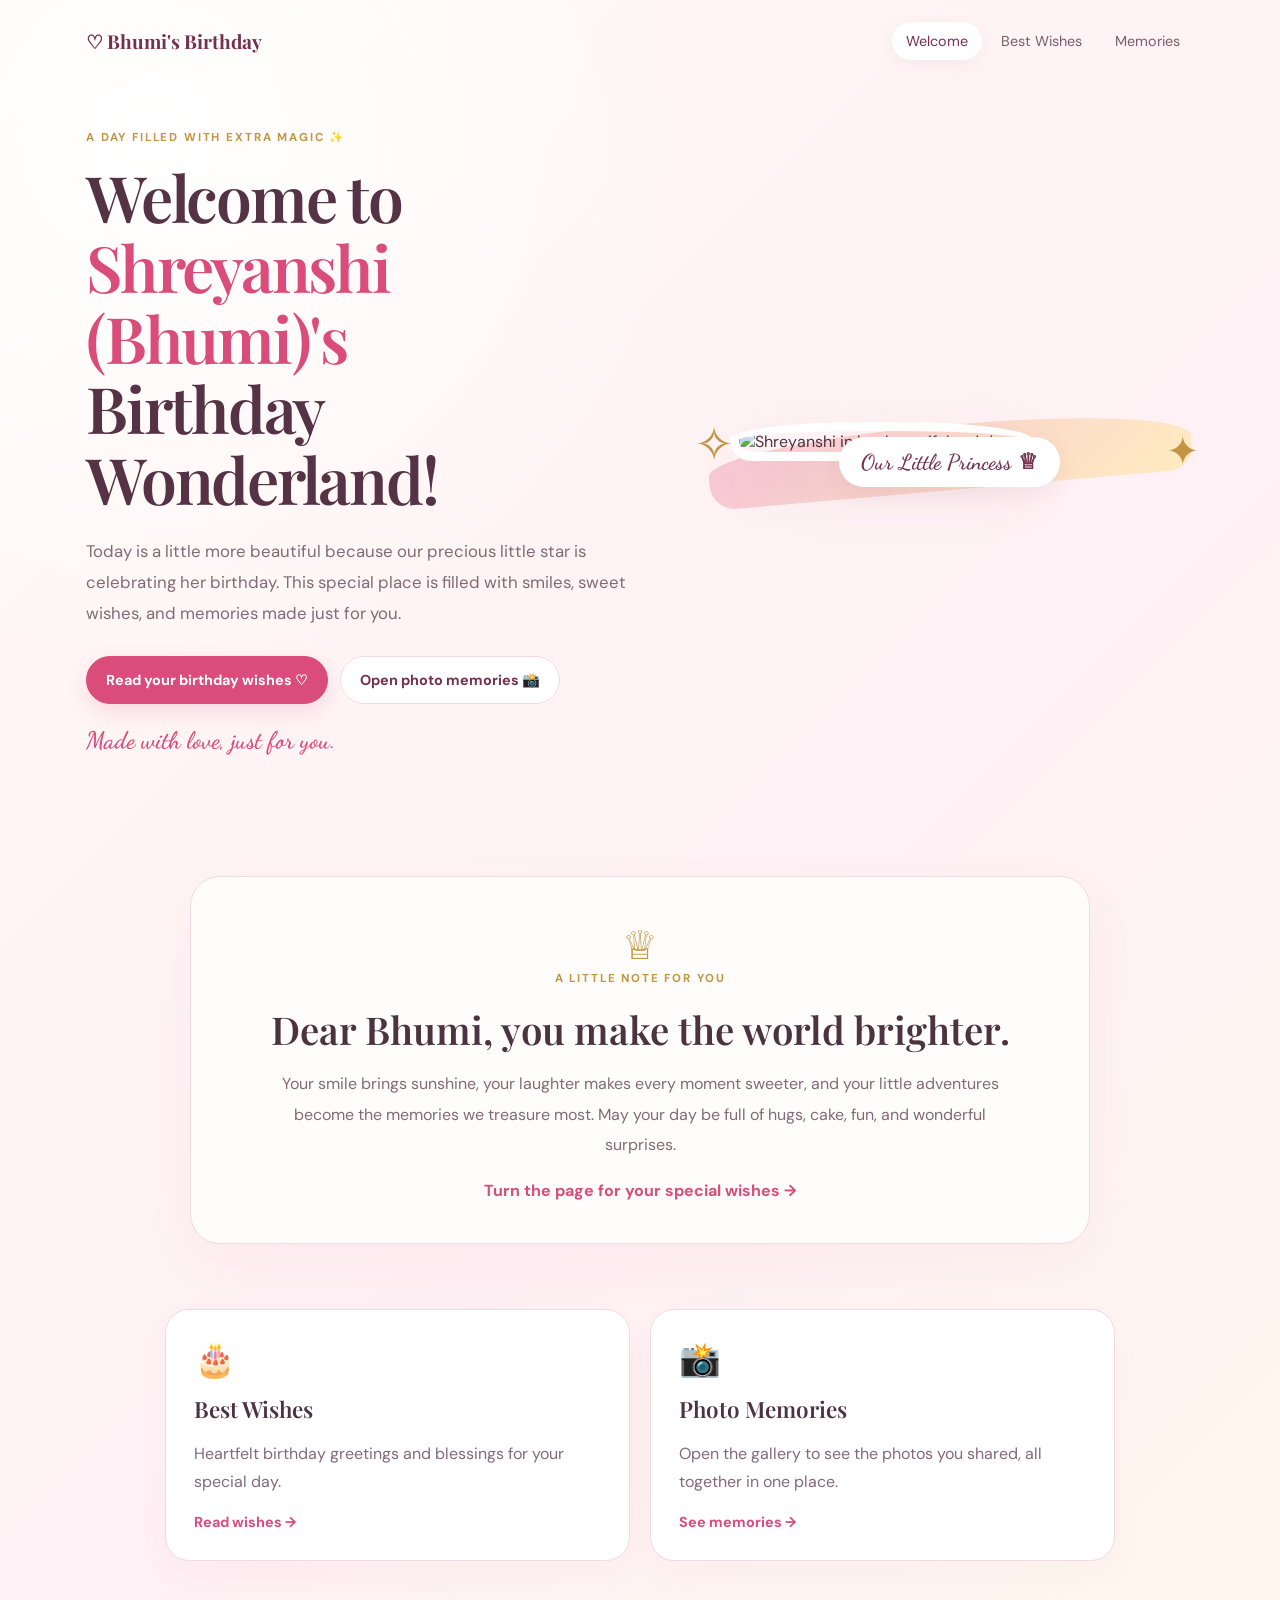
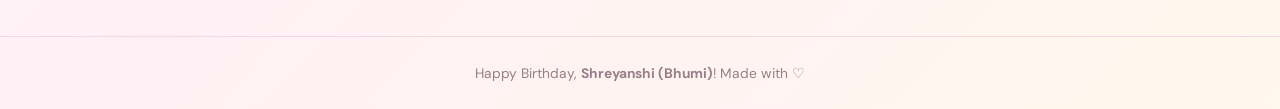
==== index.html @ 9b68c902 "birthday" ====
<!doctype html>
<html lang="en">
<head>
<meta charset="utf-8"><meta name="viewport" content="width=device-width,initial-scale=1">
<meta name="theme-color" content="#fff0f5"><title>Welcome, Shreyanshi (Bhumi)!</title>
<link rel="stylesheet" href="style.css">
</head>
<body>
<header class="nav">
  <a class="logo" href="index.html">♡ Bhumi's Birthday</a>
  <nav><a class="current" href="index.html">Welcome</a><a href="wishes.html">Best Wishes</a><a href="memories.html">Memories</a></nav>
</header>
<main>
<section class="hero">
  <div class="hero-text">
    <p class="eyebrow">A day filled with extra magic ✨</p>
    <h1>Welcome to<br><span>Shreyanshi (Bhumi)'s</span><br>Birthday Wonderland!</h1>
    <p class="intro">Today is a little more beautiful because our precious little star is celebrating her birthday. This special place is filled with smiles, sweet wishes, and memories made just for you.</p>
    <div class="buttons"><a class="btn main-btn" href="wishes.html">Read your birthday wishes ♡</a><a class="btn" href="memories.html">Open photo memories 📸</a></div>
    <p class="signature">Made with love, just for you.</p>
  </div>
  <div class="hero-art">
    <div class="glow"></div>
    <img src="assets/1000059147.jpg" alt="Shreyanshi in her beautiful red dress" class="main-photo">
    <div class="photo-tag">Our Little Princess ♕</div><span class="spark spark1">✦</span><span class="spark spark2">✧</span>
  </div>
</section>
<section class="welcome-note">
  <div class="crown">♕</div><p class="eyebrow">A little note for you</p>
  <h2>Dear Bhumi, you make the world brighter.</h2>
  <p>Your smile brings sunshine, your laughter makes every moment sweeter, and your little adventures become the memories we treasure most. May your day be full of hugs, cake, fun, and wonderful surprises.</p>
  <a class="inline-link" href="wishes.html">Turn the page for your special wishes →</a>
</section>
<section class="cards">
  <a class="card" href="wishes.html"><span>🎂</span><h3>Best Wishes</h3><p>Heartfelt birthday greetings and blessings for your special day.</p><b>Read wishes →</b></a>
  <a class="card" href="memories.html"><span>📸</span><h3>Photo Memories</h3><p>Open the gallery to see the photos you shared, all together in one place.</p><b>See memories →</b></a>
</section>
</main>
<footer>Happy Birthday, <strong>Shreyanshi (Bhumi)</strong>! Made with ♡</footer>
</body></html>
---- style.css ----
@import url('https://fonts.googleapis.com/css2?family=DM+Sans:wght@400;500;600;700&family=Playfair+Display:wght@500;600;700&family=Dancing+Script:wght@600;700&display=swap');
:root{--pink:#d94c7b;--deep:#74304d;--gold:#c29443;--ink:#4b3440;--muted:#806b76;--pale:#fff1f6;--line:#f3d9e3}
*{box-sizing:border-box}html{scroll-behavior:smooth}body{margin:0;background:radial-gradient(circle at 12% 8%,#fff 0,transparent 28%),linear-gradient(135deg,#fffaf5,#fff0f5 60%,#fff8ed);color:var(--ink);font-family:'DM Sans',sans-serif;min-height:100vh}
.nav{max-width:1160px;margin:auto;padding:22px 26px;display:flex;align-items:center;justify-content:space-between;gap:18px}.logo{font-family:'Playfair Display',serif;font-size:1.2rem;font-weight:700;color:var(--deep);text-decoration:none}.nav nav{display:flex;gap:5px;flex-wrap:wrap}.nav nav a{text-decoration:none;color:#785e6b;padding:10px 14px;border-radius:30px;font-size:.9rem}.nav nav a:hover,.nav nav a.current{background:white;color:var(--deep);box-shadow:0 5px 20px #75304d10}
.hero{max-width:1160px;margin:16px auto 65px;padding:32px 26px;display:grid;grid-template-columns:1.08fr .92fr;gap:45px;align-items:center;min-height:560px}.eyebrow{text-transform:uppercase;letter-spacing:.16em;font-size:.72rem;font-weight:700;color:var(--gold);margin:0 0 17px}.hero h1,.inner h1{font:600 clamp(2.6rem,5vw,4.65rem)/1.1 'Playfair Display',serif;letter-spacing:-.035em;color:#553244;margin:0 0 22px}.hero h1 span,.inner h1 span{color:var(--pink)}.intro{font-size:1.05rem;line-height:1.85;color:var(--muted);max-width:610px}.buttons{display:flex;gap:12px;flex-wrap:wrap;margin-top:27px}.btn{display:inline-flex;justify-content:center;align-items:center;text-decoration:none;padding:14px 19px;border-radius:999px;background:white;border:1px solid var(--line);color:var(--deep);font-size:.9rem;font-weight:700;transition:.2s}.btn:hover{transform:translateY(-2px);box-shadow:0 10px 25px #853b5b16}.main-btn{background:var(--pink);border-color:var(--pink);color:white;box-shadow:0 8px 22px #d94c7b2b}.signature,.handwritten{font:600 1.5rem 'Dancing Script',cursive;color:var(--pink)}.signature{margin-top:22px}.hero-art{position:relative;max-width:440px;width:100%;margin:auto}.glow{position:absolute;inset:4% -5% -4%;border-radius:48% 48% 25px 25px;background:linear-gradient(140deg,#f8c7d8,#ffebc0);transform:rotate(-5deg)}.main-photo{position:relative;width:100%;height:500px;object-fit:cover;object-position:center 25%;border:9px solid white;border-radius:48% 48% 22px 22px;box-shadow:0 24px 65px #7a3a541a}.photo-tag{position:relative;width:max-content;max-width:90%;margin:-24px auto 0;padding:12px 22px;border-radius:40px;background:white;color:var(--deep);box-shadow:0 7px 24px #6b304512;font:600 1.35rem 'Dancing Script',cursive}.spark{position:absolute;color:var(--gold);font-size:2.5rem}.spark1{right:-7%;top:5%}.spark2{left:-8%;bottom:17%;font-size:3rem}
.welcome-note{max-width:900px;margin:0 auto 65px;text-align:center;padding:42px 32px;background:#fffdfb;border:1px solid var(--line);border-radius:30px;box-shadow:0 20px 60px #75304d0a}.crown{font-size:2.5rem;color:var(--gold)}.welcome-note h2{font:600 clamp(1.7rem,3vw,2.5rem) 'Playfair Display',serif;margin:8px 0 14px}.welcome-note>p:not(.eyebrow){line-height:1.9;color:var(--muted);max-width:720px;margin:0 auto 20px}.inline-link{color:var(--pink);text-decoration:none;font-weight:700}.cards{max-width:1000px;margin:0 auto 75px;padding:0 25px;display:grid;grid-template-columns:repeat(2,1fr);gap:20px}.card{display:block;text-decoration:none;background:white;border:1px solid var(--line);border-radius:24px;padding:28px;color:var(--ink);box-shadow:0 12px 35px #75304d08}.card>span{font-size:2.1rem}.card h3{font:600 1.4rem 'Playfair Display',serif;margin:13px 0 8px}.card p{color:var(--muted);line-height:1.7}.card b{color:var(--pink);font-size:.9rem}
footer{text-align:center;padding:27px 14px;border-top:1px solid var(--line);font-size:.86rem;color:#987e8a}.inner{max-width:1100px;margin:20px auto 70px;padding:18px 26px}.wish-hero,.gallery-head{text-align:center;padding:40px 10px 30px}.wish-hero h1,.gallery-head h1{font-size:clamp(2.8rem,6vw,4.8rem)}.wish-hero .intro,.gallery-head .intro{margin:0 auto}.big{font-size:3.2rem;margin-bottom:8px}.cake{font-size:2rem;margin-top:20px}.letter{max-width:780px;margin:18px auto 48px;padding:40px clamp(24px,6vw,62px);text-align:center;background:#fffdfb;border:1px solid var(--line);border-radius:12px 32px;box-shadow:0 15px 50px #75304d0a}.letter p:not(.handwritten){font:1.1rem/1.95 'Playfair Display',serif;color:#765e69}.letter .handwritten{font-size:2rem}.blessings{display:grid;grid-template-columns:repeat(3,1fr);gap:18px;margin-bottom:35px}.blessings article{text-align:center;background:white;border:1px solid var(--line);border-radius:22px;padding:25px 20px}.blessings span{font-size:2rem}.blessings h3{font:600 1.25rem 'Playfair Display',serif}.blessings p{font-size:.93rem;line-height:1.7;color:var(--muted)}.centered{justify-content:center;margin:35px 0}.gallery{display:grid;grid-template-columns:repeat(3,minmax(0,1fr));gap:20px}.memory{margin:0;background:white;padding:10px 10px 15px;border-radius:10px;box-shadow:0 12px 35px #75304d12;transition:transform .2s}.memory:hover{transform:translateY(-4px) rotate(0deg)}.memory:nth-child(3n+1){transform:rotate(-1deg)}.memory:nth-child(3n+2){transform:rotate(1deg)}.memory a{display:block}.memory img{display:block;width:100%;height:320px;object-fit:cover;object-position:center 25%;border-radius:5px;background:#fff3f7}.memory figcaption{text-align:center;padding:13px 4px 0;font:600 1.25rem 'Dancing Script',cursive;color:var(--deep)}.memory.poster img{object-fit:contain;height:450px;background:#fff7fa}
@media(max-width:760px){.nav{padding:18px;align-items:flex-start;flex-direction:column}.nav nav a{padding:9px 10px;font-size:.82rem}.hero{grid-template-columns:1fr;padding:20px 20px;gap:30px;margin-top:0}.hero-text{text-align:center}.hero-text .intro{margin:0 auto}.buttons{justify-content:center}.hero-art{max-width:350px}.main-photo{height:410px}.welcome-note{margin:0 17px 48px;padding:32px 20px}.cards{grid-template-columns:1fr;padding:0 18px;margin-bottom:50px}.inner{padding:10px 17px 35px}.blessings{grid-template-columns:1fr}.gallery{grid-template-columns:repeat(2,minmax(0,1fr));gap:12px}.memory img{height:250px}.memory.poster img{height:350px}.wish-hero,.gallery-head{padding-top:28px}.letter{padding:30px 22px}}@media(max-width:430px){.gallery{grid-template-columns:1fr}.memory img{height:350px}.memory.poster img{height:430px}.hero h1{font-size:2.5rem}.main-photo{height:385px}}
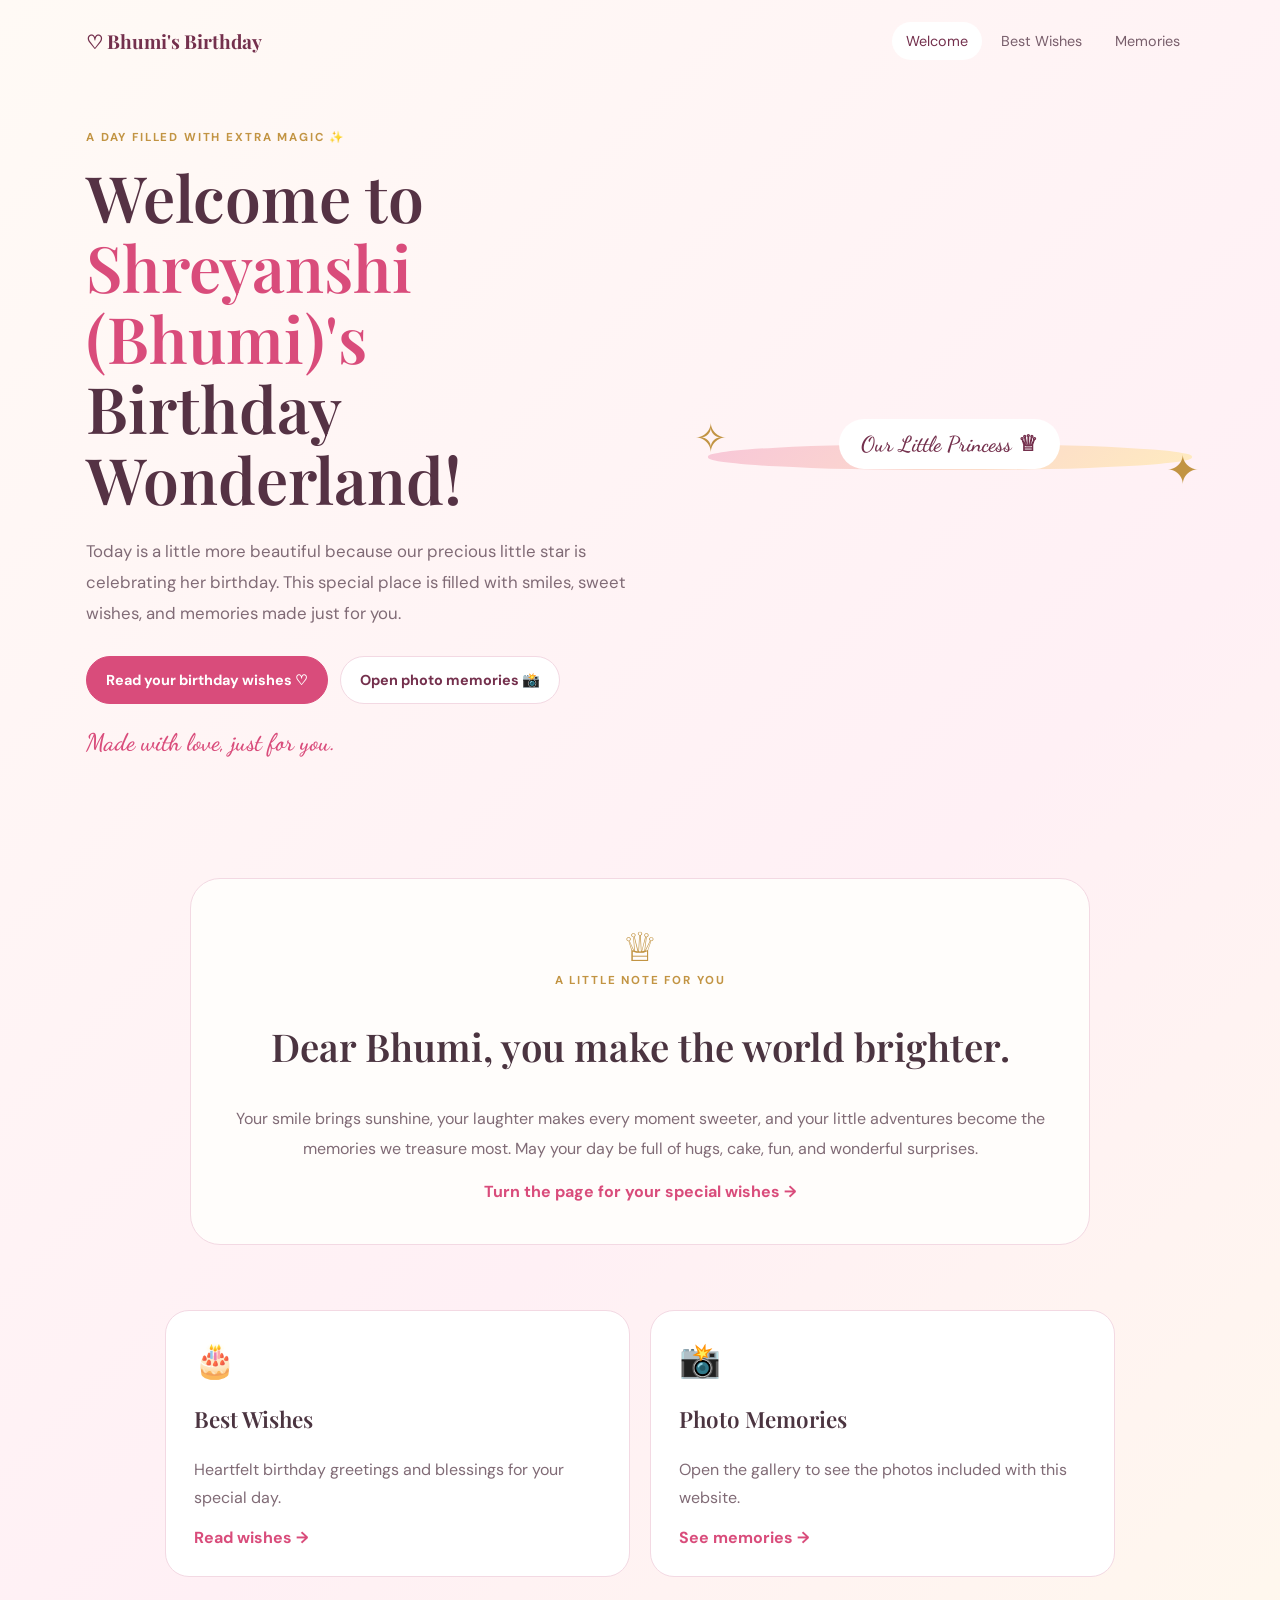
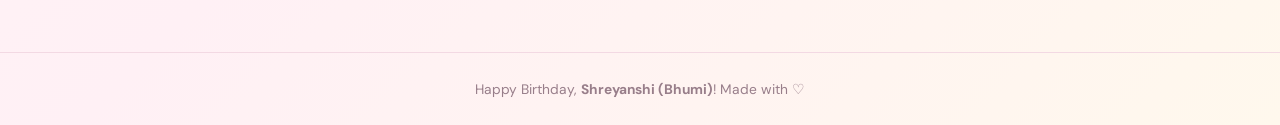
==== commit 23d54b93: "birthday" ====
--- a/index.html
+++ b/index.html
@@ -1,40 +1,6 @@
 <!doctype html>
-<html lang="en">
-<head>
-<meta charset="utf-8"><meta name="viewport" content="width=device-width,initial-scale=1">
-<meta name="theme-color" content="#fff0f5"><title>Welcome, Shreyanshi (Bhumi)!</title>
-<link rel="stylesheet" href="style.css">
-</head>
-<body>
-<header class="nav">
-  <a class="logo" href="index.html">♡ Bhumi's Birthday</a>
-  <nav><a class="current" href="index.html">Welcome</a><a href="wishes.html">Best Wishes</a><a href="memories.html">Memories</a></nav>
-</header>
-<main>
-<section class="hero">
-  <div class="hero-text">
-    <p class="eyebrow">A day filled with extra magic ✨</p>
-    <h1>Welcome to<br><span>Shreyanshi (Bhumi)'s</span><br>Birthday Wonderland!</h1>
-    <p class="intro">Today is a little more beautiful because our precious little star is celebrating her birthday. This special place is filled with smiles, sweet wishes, and memories made just for you.</p>
-    <div class="buttons"><a class="btn main-btn" href="wishes.html">Read your birthday wishes ♡</a><a class="btn" href="memories.html">Open photo memories 📸</a></div>
-    <p class="signature">Made with love, just for you.</p>
-  </div>
-  <div class="hero-art">
-    <div class="glow"></div>
-    <img src="assets/1000059147.jpg" alt="Shreyanshi in her beautiful red dress" class="main-photo">
-    <div class="photo-tag">Our Little Princess ♕</div><span class="spark spark1">✦</span><span class="spark spark2">✧</span>
-  </div>
-</section>
-<section class="welcome-note">
-  <div class="crown">♕</div><p class="eyebrow">A little note for you</p>
-  <h2>Dear Bhumi, you make the world brighter.</h2>
-  <p>Your smile brings sunshine, your laughter makes every moment sweeter, and your little adventures become the memories we treasure most. May your day be full of hugs, cake, fun, and wonderful surprises.</p>
-  <a class="inline-link" href="wishes.html">Turn the page for your special wishes →</a>
-</section>
-<section class="cards">
-  <a class="card" href="wishes.html"><span>🎂</span><h3>Best Wishes</h3><p>Heartfelt birthday greetings and blessings for your special day.</p><b>Read wishes →</b></a>
-  <a class="card" href="memories.html"><span>📸</span><h3>Photo Memories</h3><p>Open the gallery to see the photos you shared, all together in one place.</p><b>See memories →</b></a>
-</section>
-</main>
-<footer>Happy Birthday, <strong>Shreyanshi (Bhumi)</strong>! Made with ♡</footer>
-</body></html>+<html lang="en"><head><meta charset="utf-8"><meta name="viewport" content="width=device-width,initial-scale=1"><title>Welcome, Shreyanshi (Bhumi)!</title><link rel="stylesheet" href="style.css"></head>
+<body><header class="nav"><a class="logo" href="index.html">♡ Bhumi's Birthday</a><nav><a class="current" href="index.html">Welcome</a><a href="wishes.html">Best Wishes</a><a href="memories.html">Memories</a></nav></header>
+<main><section class="hero"><div class="hero-text"><p class="eyebrow">A day filled with extra magic ✨</p><h1>Welcome to<br><span>Shreyanshi (Bhumi)'s</span><br>Birthday Wonderland!</h1><p class="intro">Today is a little more beautiful because our precious little star is celebrating her birthday. This special place is filled with smiles, sweet wishes, and memories made just for you.</p><div class="buttons"><a class="btn main-btn" href="wishes.html">Read your birthday wishes ♡</a><a class="btn" href="memories.html">Open photo memories 📸</a></div><p class="signature">Made with love, just for you.</p></div><div class="hero-art"><div class="glow"></div><img src="assets/1000059147.jpg" alt="Shreyanshi in her beautiful red dress" class="main-photo" onerror="this.style.display='none';this.parentElement.classList.add('no-photo')"><div class="photo-tag">Our Little Princess ♕</div><span class="spark spark1">✦</span><span class="spark spark2">✧</span></div></section>
+<section class="welcome-note"><div class="crown">♕</div><p class="eyebrow">A little note for you</p><h2>Dear Bhumi, you make the world brighter.</h2><p>Your smile brings sunshine, your laughter makes every moment sweeter, and your little adventures become the memories we treasure most. May your day be full of hugs, cake, fun, and wonderful surprises.</p><a class="inline-link" href="wishes.html">Turn the page for your special wishes →</a></section>
+<section class="cards"><a class="card" href="wishes.html"><span>🎂</span><h3>Best Wishes</h3><p>Heartfelt birthday greetings and blessings for your special day.</p><b>Read wishes →</b></a><a class="card" href="memories.html"><span>📸</span><h3>Photo Memories</h3><p>Open the gallery to see the photos included with this website.</p><b>See memories →</b></a></section></main><footer>Happy Birthday, <strong>Shreyanshi (Bhumi)</strong>! Made with ♡</footer></body></html>
--- a/style.css
+++ b/style.css
@@ -1,8 +1 @@
-@import url('https://fonts.googleapis.com/css2?family=DM+Sans:wght@400;500;600;700&family=Playfair+Display:wght@500;600;700&family=Dancing+Script:wght@600;700&display=swap');
-:root{--pink:#d94c7b;--deep:#74304d;--gold:#c29443;--ink:#4b3440;--muted:#806b76;--pale:#fff1f6;--line:#f3d9e3}
-*{box-sizing:border-box}html{scroll-behavior:smooth}body{margin:0;background:radial-gradient(circle at 12% 8%,#fff 0,transparent 28%),linear-gradient(135deg,#fffaf5,#fff0f5 60%,#fff8ed);color:var(--ink);font-family:'DM Sans',sans-serif;min-height:100vh}
-.nav{max-width:1160px;margin:auto;padding:22px 26px;display:flex;align-items:center;justify-content:space-between;gap:18px}.logo{font-family:'Playfair Display',serif;font-size:1.2rem;font-weight:700;color:var(--deep);text-decoration:none}.nav nav{display:flex;gap:5px;flex-wrap:wrap}.nav nav a{text-decoration:none;color:#785e6b;padding:10px 14px;border-radius:30px;font-size:.9rem}.nav nav a:hover,.nav nav a.current{background:white;color:var(--deep);box-shadow:0 5px 20px #75304d10}
-.hero{max-width:1160px;margin:16px auto 65px;padding:32px 26px;display:grid;grid-template-columns:1.08fr .92fr;gap:45px;align-items:center;min-height:560px}.eyebrow{text-transform:uppercase;letter-spacing:.16em;font-size:.72rem;font-weight:700;color:var(--gold);margin:0 0 17px}.hero h1,.inner h1{font:600 clamp(2.6rem,5vw,4.65rem)/1.1 'Playfair Display',serif;letter-spacing:-.035em;color:#553244;margin:0 0 22px}.hero h1 span,.inner h1 span{color:var(--pink)}.intro{font-size:1.05rem;line-height:1.85;color:var(--muted);max-width:610px}.buttons{display:flex;gap:12px;flex-wrap:wrap;margin-top:27px}.btn{display:inline-flex;justify-content:center;align-items:center;text-decoration:none;padding:14px 19px;border-radius:999px;background:white;border:1px solid var(--line);color:var(--deep);font-size:.9rem;font-weight:700;transition:.2s}.btn:hover{transform:translateY(-2px);box-shadow:0 10px 25px #853b5b16}.main-btn{background:var(--pink);border-color:var(--pink);color:white;box-shadow:0 8px 22px #d94c7b2b}.signature,.handwritten{font:600 1.5rem 'Dancing Script',cursive;color:var(--pink)}.signature{margin-top:22px}.hero-art{position:relative;max-width:440px;width:100%;margin:auto}.glow{position:absolute;inset:4% -5% -4%;border-radius:48% 48% 25px 25px;background:linear-gradient(140deg,#f8c7d8,#ffebc0);transform:rotate(-5deg)}.main-photo{position:relative;width:100%;height:500px;object-fit:cover;object-position:center 25%;border:9px solid white;border-radius:48% 48% 22px 22px;box-shadow:0 24px 65px #7a3a541a}.photo-tag{position:relative;width:max-content;max-width:90%;margin:-24px auto 0;padding:12px 22px;border-radius:40px;background:white;color:var(--deep);box-shadow:0 7px 24px #6b304512;font:600 1.35rem 'Dancing Script',cursive}.spark{position:absolute;color:var(--gold);font-size:2.5rem}.spark1{right:-7%;top:5%}.spark2{left:-8%;bottom:17%;font-size:3rem}
-.welcome-note{max-width:900px;margin:0 auto 65px;text-align:center;padding:42px 32px;background:#fffdfb;border:1px solid var(--line);border-radius:30px;box-shadow:0 20px 60px #75304d0a}.crown{font-size:2.5rem;color:var(--gold)}.welcome-note h2{font:600 clamp(1.7rem,3vw,2.5rem) 'Playfair Display',serif;margin:8px 0 14px}.welcome-note>p:not(.eyebrow){line-height:1.9;color:var(--muted);max-width:720px;margin:0 auto 20px}.inline-link{color:var(--pink);text-decoration:none;font-weight:700}.cards{max-width:1000px;margin:0 auto 75px;padding:0 25px;display:grid;grid-template-columns:repeat(2,1fr);gap:20px}.card{display:block;text-decoration:none;background:white;border:1px solid var(--line);border-radius:24px;padding:28px;color:var(--ink);box-shadow:0 12px 35px #75304d08}.card>span{font-size:2.1rem}.card h3{font:600 1.4rem 'Playfair Display',serif;margin:13px 0 8px}.card p{color:var(--muted);line-height:1.7}.card b{color:var(--pink);font-size:.9rem}
-footer{text-align:center;padding:27px 14px;border-top:1px solid var(--line);font-size:.86rem;color:#987e8a}.inner{max-width:1100px;margin:20px auto 70px;padding:18px 26px}.wish-hero,.gallery-head{text-align:center;padding:40px 10px 30px}.wish-hero h1,.gallery-head h1{font-size:clamp(2.8rem,6vw,4.8rem)}.wish-hero .intro,.gallery-head .intro{margin:0 auto}.big{font-size:3.2rem;margin-bottom:8px}.cake{font-size:2rem;margin-top:20px}.letter{max-width:780px;margin:18px auto 48px;padding:40px clamp(24px,6vw,62px);text-align:center;background:#fffdfb;border:1px solid var(--line);border-radius:12px 32px;box-shadow:0 15px 50px #75304d0a}.letter p:not(.handwritten){font:1.1rem/1.95 'Playfair Display',serif;color:#765e69}.letter .handwritten{font-size:2rem}.blessings{display:grid;grid-template-columns:repeat(3,1fr);gap:18px;margin-bottom:35px}.blessings article{text-align:center;background:white;border:1px solid var(--line);border-radius:22px;padding:25px 20px}.blessings span{font-size:2rem}.blessings h3{font:600 1.25rem 'Playfair Display',serif}.blessings p{font-size:.93rem;line-height:1.7;color:var(--muted)}.centered{justify-content:center;margin:35px 0}.gallery{display:grid;grid-template-columns:repeat(3,minmax(0,1fr));gap:20px}.memory{margin:0;background:white;padding:10px 10px 15px;border-radius:10px;box-shadow:0 12px 35px #75304d12;transition:transform .2s}.memory:hover{transform:translateY(-4px) rotate(0deg)}.memory:nth-child(3n+1){transform:rotate(-1deg)}.memory:nth-child(3n+2){transform:rotate(1deg)}.memory a{display:block}.memory img{display:block;width:100%;height:320px;object-fit:cover;object-position:center 25%;border-radius:5px;background:#fff3f7}.memory figcaption{text-align:center;padding:13px 4px 0;font:600 1.25rem 'Dancing Script',cursive;color:var(--deep)}.memory.poster img{object-fit:contain;height:450px;background:#fff7fa}
-@media(max-width:760px){.nav{padding:18px;align-items:flex-start;flex-direction:column}.nav nav a{padding:9px 10px;font-size:.82rem}.hero{grid-template-columns:1fr;padding:20px 20px;gap:30px;margin-top:0}.hero-text{text-align:center}.hero-text .intro{margin:0 auto}.buttons{justify-content:center}.hero-art{max-width:350px}.main-photo{height:410px}.welcome-note{margin:0 17px 48px;padding:32px 20px}.cards{grid-template-columns:1fr;padding:0 18px;margin-bottom:50px}.inner{padding:10px 17px 35px}.blessings{grid-template-columns:1fr}.gallery{grid-template-columns:repeat(2,minmax(0,1fr));gap:12px}.memory img{height:250px}.memory.poster img{height:350px}.wish-hero,.gallery-head{padding-top:28px}.letter{padding:30px 22px}}@media(max-width:430px){.gallery{grid-template-columns:1fr}.memory img{height:350px}.memory.poster img{height:430px}.hero h1{font-size:2.5rem}.main-photo{height:385px}}
+@import url('https://fonts.googleapis.com/css2?family=DM+Sans:wght@400;500;600;700&family=Playfair+Display:wght@500;600;700&family=Dancing+Script:wght@600;700&display=swap');:root{--pink:#d94c7b;--deep:#74304d;--gold:#c29443;--ink:#4b3440;--muted:#806b76;--line:#f3d9e3}*{box-sizing:border-box}body{margin:0;background:linear-gradient(135deg,#fffaf5,#fff0f5 60%,#fff8ed);color:var(--ink);font-family:'DM Sans',sans-serif;min-height:100vh}.nav{max-width:1160px;margin:auto;padding:22px 26px;display:flex;align-items:center;justify-content:space-between;gap:18px}.logo{font-family:'Playfair Display',serif;font-size:1.2rem;font-weight:700;color:var(--deep);text-decoration:none}.nav nav{display:flex;gap:5px;flex-wrap:wrap}.nav nav a{text-decoration:none;color:#785e6b;padding:10px 14px;border-radius:30px;font-size:.9rem}.nav nav a:hover,.nav nav a.current{background:white;color:var(--deep)}.hero{max-width:1160px;margin:16px auto 65px;padding:32px 26px;display:grid;grid-template-columns:1.08fr .92fr;gap:45px;align-items:center}.eyebrow{text-transform:uppercase;letter-spacing:.16em;font-size:.72rem;font-weight:700;color:var(--gold);margin:0 0 17px}.hero h1,.inner h1{font:600 clamp(2.6rem,5vw,4.65rem)/1.1 'Playfair Display',serif;color:#553244;margin:0 0 22px}.hero h1 span,.inner h1 span{color:var(--pink)}.intro{font-size:1.05rem;line-height:1.85;color:var(--muted);max-width:610px}.buttons{display:flex;gap:12px;flex-wrap:wrap;margin-top:27px}.btn{display:inline-flex;text-decoration:none;padding:14px 19px;border-radius:999px;background:white;border:1px solid var(--line);color:var(--deep);font-size:.9rem;font-weight:700}.main-btn{background:var(--pink);border-color:var(--pink);color:white}.signature,.handwritten{font:600 1.5rem 'Dancing Script',cursive;color:var(--pink)}.hero-art{position:relative;max-width:440px;width:100%;margin:auto}.glow{position:absolute;inset:4% -5% -4%;border-radius:48%;background:linear-gradient(140deg,#f8c7d8,#ffebc0)}.main-photo{position:relative;width:100%;height:500px;object-fit:cover;object-position:center 25%;border:9px solid white;border-radius:48% 48% 22px 22px;box-shadow:0 24px 65px #7a3a541a}.photo-tag{position:relative;width:max-content;max-width:90%;margin:-24px auto 0;padding:12px 22px;border-radius:40px;background:white;color:var(--deep);font:600 1.35rem 'Dancing Script',cursive}.spark{position:absolute;color:var(--gold);font-size:2.5rem}.spark1{right:-7%;top:5%}.spark2{left:-8%;bottom:17%}.welcome-note{max-width:900px;margin:0 auto 65px;text-align:center;padding:42px 32px;background:#fffdfb;border:1px solid var(--line);border-radius:30px}.crown{font-size:2.5rem;color:var(--gold)}.welcome-note h2{font:600 clamp(1.7rem,3vw,2.5rem) 'Playfair Display',serif}.welcome-note>p:not(.eyebrow){line-height:1.9;color:var(--muted)}.inline-link{color:var(--pink);text-decoration:none;font-weight:700}.cards{max-width:1000px;margin:0 auto 75px;padding:0 25px;display:grid;grid-template-columns:repeat(2,1fr);gap:20px}.card{display:block;text-decoration:none;background:white;border:1px solid var(--line);border-radius:24px;padding:28px;color:var(--ink)}.card>span{font-size:2.1rem}.card h3{font:600 1.4rem 'Playfair Display',serif}.card p{color:var(--muted);line-height:1.7}.card b{color:var(--pink)}footer{text-align:center;padding:27px 14px;border-top:1px solid var(--line);font-size:.86rem;color:#987e8a}.inner{max-width:1100px;margin:20px auto 70px;padding:18px 26px}.wish-hero,.gallery-head{text-align:center;padding:40px 10px 30px}.wish-hero h1,.gallery-head h1{font-size:clamp(2.8rem,6vw,4.8rem)}.wish-hero .intro,.gallery-head .intro{margin:0 auto}.big{font-size:3.2rem;color:var(--gold)}.cake{font-size:2rem;margin-top:20px}.letter{max-width:780px;margin:18px auto 48px;padding:40px clamp(24px,6vw,62px);text-align:center;background:#fffdfb;border:1px solid var(--line);border-radius:12px 32px}.letter p:not(.handwritten){font:1.1rem/1.95 'Playfair Display',serif;color:#765e69}.letter .handwritten{font-size:2rem}.blessings{display:grid;grid-template-columns:repeat(3,1fr);gap:18px;margin-bottom:35px}.blessings article{text-align:center;background:white;border:1px solid var(--line);border-radius:22px;padding:25px 20px}.blessings span{font-size:2rem}.blessings h3{font:600 1.25rem 'Playfair Display',serif}.blessings p{line-height:1.7;color:var(--muted)}.centered{justify-content:center;margin:35px 0}.gallery{display:grid;grid-template-columns:repeat(3,minmax(0,1fr));gap:20px}.memory{margin:0;background:white;padding:10px 10px 15px;border-radius:10px;box-shadow:0 12px 35px #75304d12}.memory a{display:block}.memory img{display:block;width:100%;height:320px;object-fit:cover;object-position:center 25%;border-radius:5px;background:#fff3f7}.memory figcaption{text-align:center;padding:13px 4px 0;font:600 1.25rem 'Dancing Script',cursive;color:var(--deep)}@media(max-width:760px){.nav{padding:18px;align-items:flex-start;flex-direction:column}.hero{grid-template-columns:1fr;padding:20px}.hero-text{text-align:center}.hero-text .intro{margin:auto}.buttons{justify-content:center}.hero-art{max-width:350px}.main-photo{height:410px}.welcome-note{margin:0 17px 48px;padding:32px 20px}.cards,.blessings{grid-template-columns:1fr}.inner{padding:10px 17px 35px}.gallery{grid-template-columns:repeat(2,minmax(0,1fr))}.memory img{height:250px}}@media(max-width:430px){.gallery{grid-template-columns:1fr}.memory img{height:350px}.hero h1{font-size:2.5rem}.main-photo{height:385px}}
